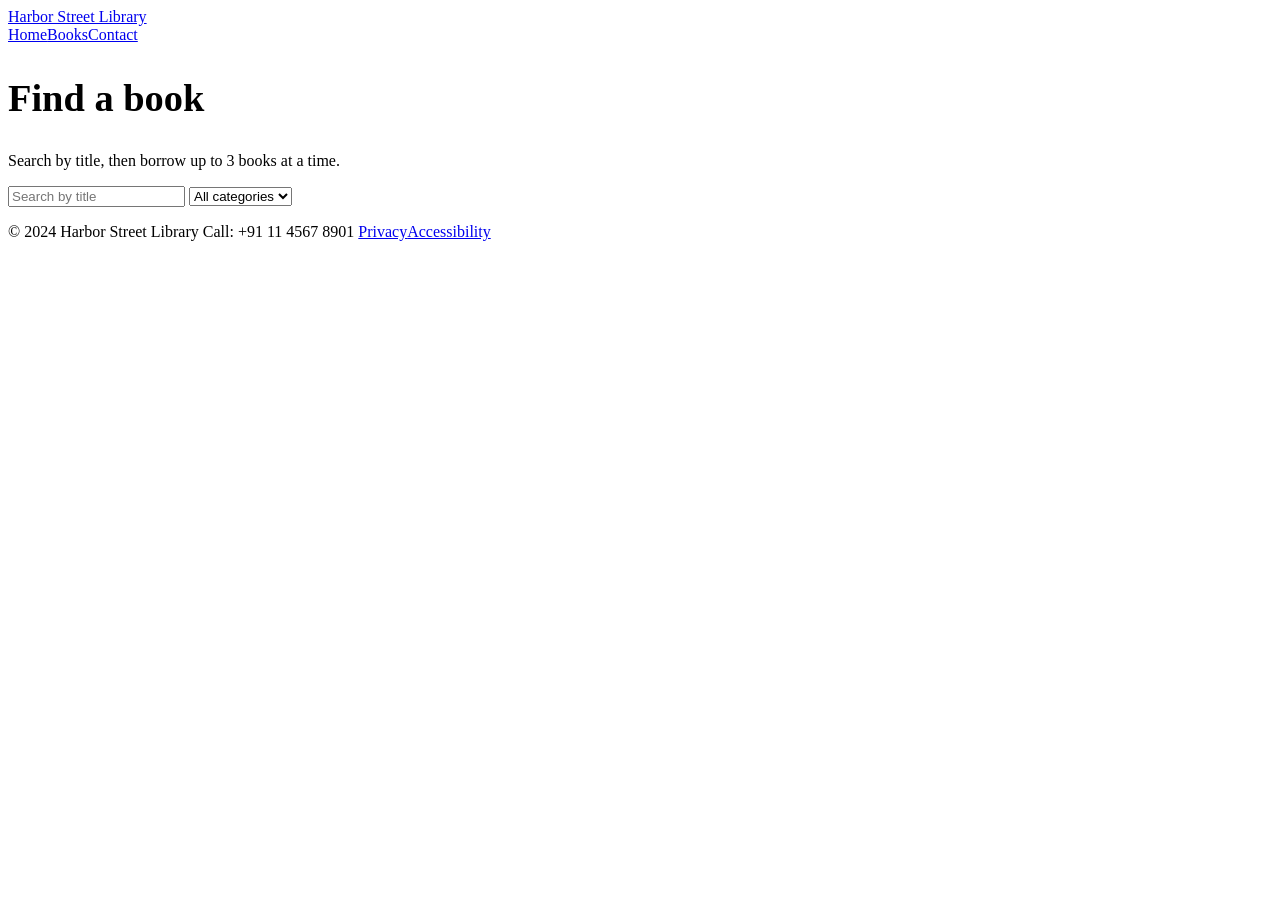
==== books.html @ 00ec4067 "Add initial HTML structure for books page" ====
<!DOCTYPE html>
<html lang="en"><head><title>Books – Harbor Street Library</title><meta charset="UTF-8"><meta name="viewport" content="width=device-width, initial-scale=1"><link rel="preconnect" href="https://fonts.googleapis.com"><link href="https://fonts.googleapis.com/css2?family=Bricolage+Grotesque:wght@600;700&family=DM+Sans:wght@400;500;600&display=swap" rel="stylesheet"><link rel="stylesheet" href="style.css"></head>
<body>
<header class="site-header"><div class="wrap">
  <a class="logo" href="index.html">Harbor Street Library</a>
  <nav><a href="index.html">Home</a><a class="active" href="books.html">Books</a><a href="contact.html">Contact</a></nav>
</div></header>

<main><section><div class="wrap">
  <h1 style="font-size:2.4rem">Find a book</h1>
  <p class="muted">Search by title, then borrow up to 3 books at a time.</p>
  <div class="toolbar">
    <input id="search" type="search" placeholder="Search by title">
    <select id="category">
      <option value="all">All categories</option>
      <option value="fiction">Fiction</option>
      <option value="science">Science</option>
      <option value="history">History</option>
      <option value="sci-fi">Sci-Fi</option>
    </select>
  </div>
  <p class="muted" id="result-count" style="margin-bottom:14px"></p>
  <div class="grid" id="book-grid"></div>
  <p id="borrow-msg" class="success" hidden></p>
</div></section></main>

<footer><div class="wrap">
  <span>© 2024 Harbor Street Library</span>
  <span>Call: +91 11 4567 8901 <a href="index.html">Privacy</a><a href="contact.html">Accessibility</a></span>
</div></footer>
<script src="script.js"></script>
</body></html>
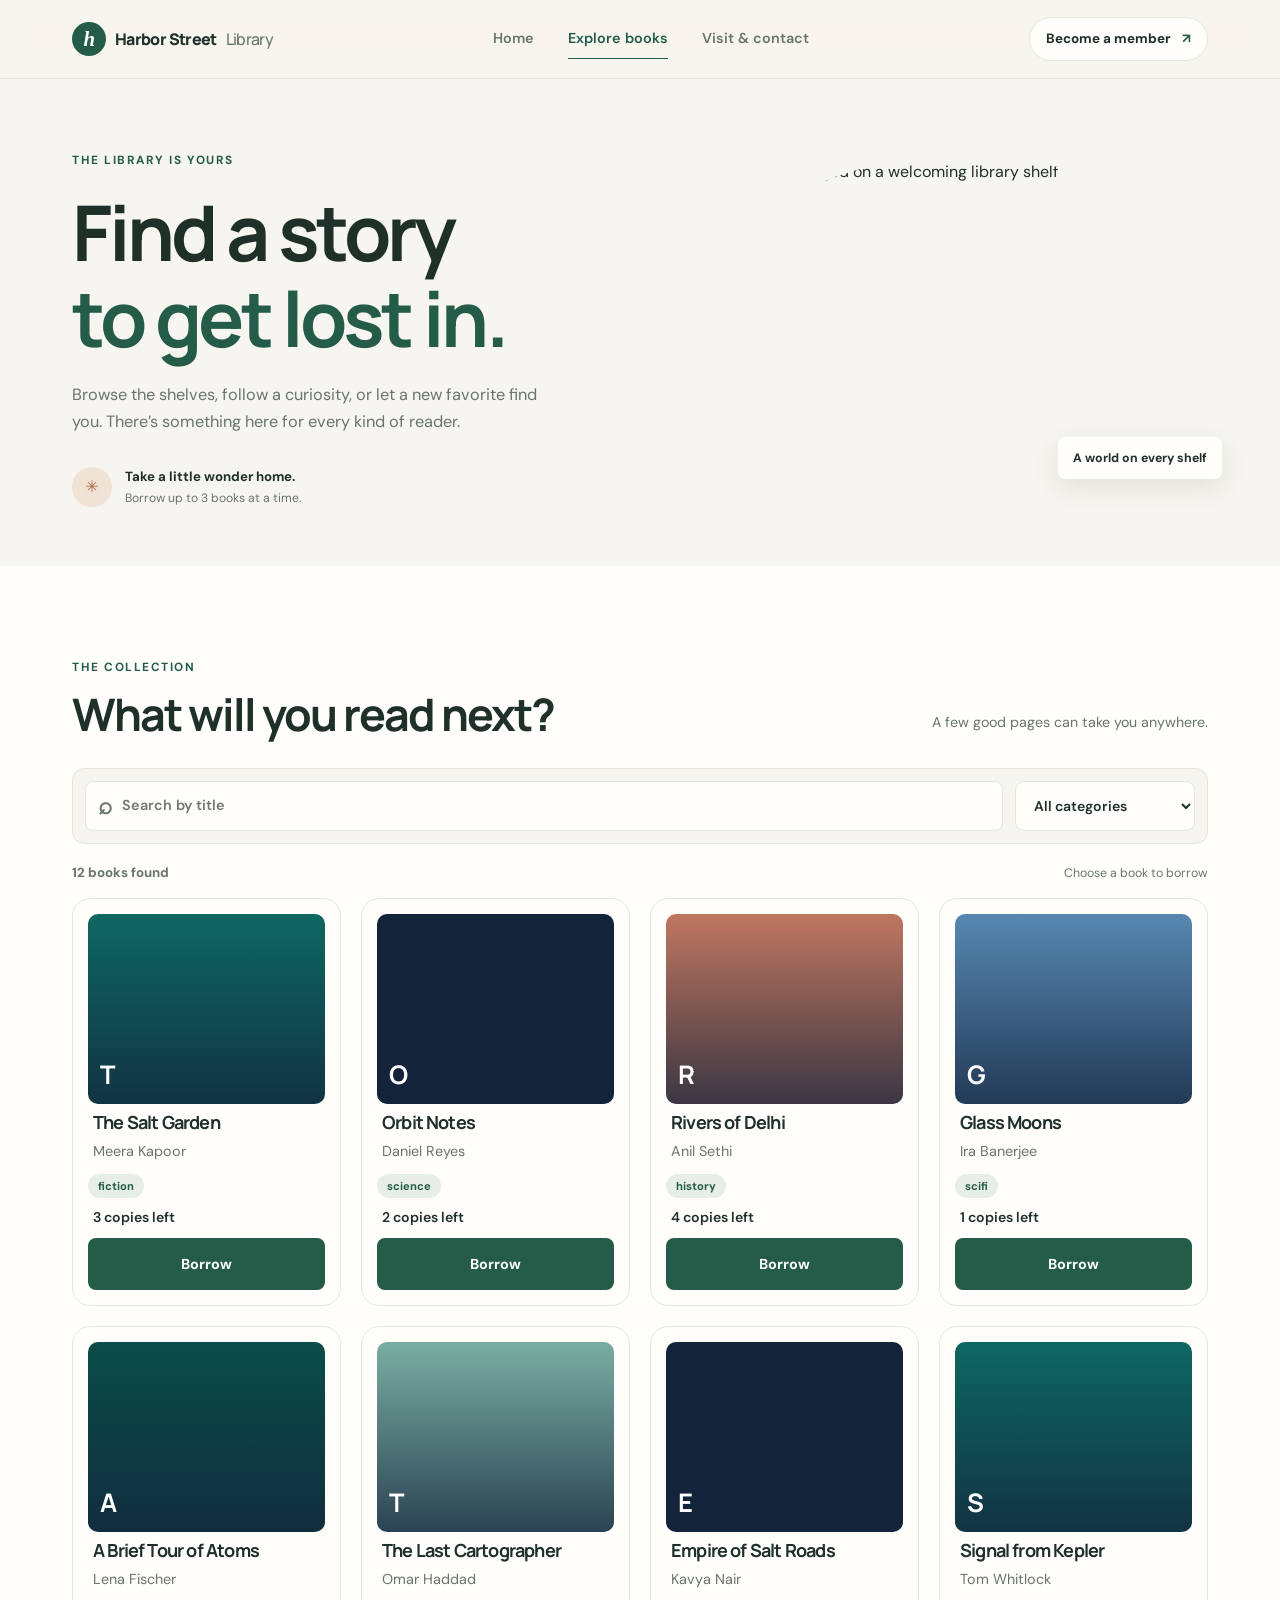
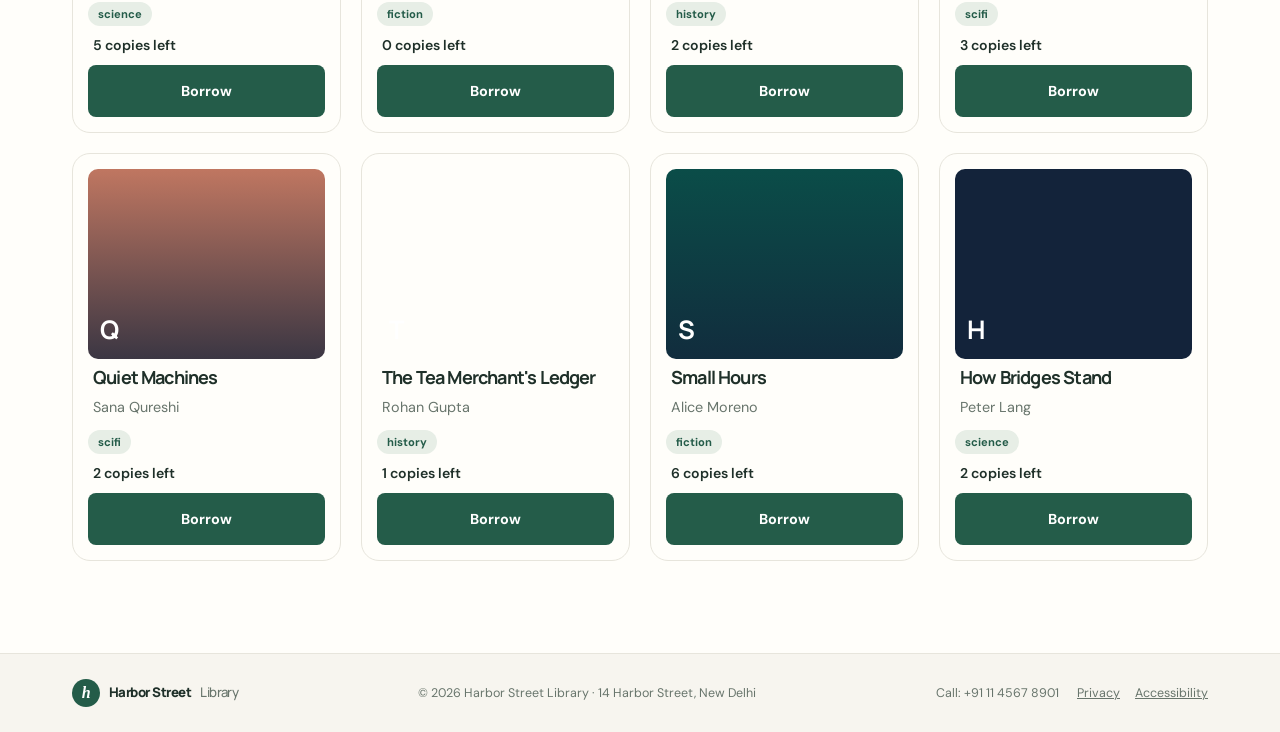
==== commit 317e7821: "New Updates" ====
--- a/books.html
+++ b/books.html
@@ -1,32 +1,74 @@
 <!DOCTYPE html>
-<html lang="en"><head><title>Books – Harbor Street Library</title><meta charset="UTF-8"><meta name="viewport" content="width=device-width, initial-scale=1"><link rel="preconnect" href="https://fonts.googleapis.com"><link href="https://fonts.googleapis.com/css2?family=Bricolage+Grotesque:wght@600;700&family=DM+Sans:wght@400;500;600&display=swap" rel="stylesheet"><link rel="stylesheet" href="style.css"></head>
+<html lang="en">
+<head>
+  <title>Explore books – Harbor Street Library</title>
+  <meta charset="UTF-8">
+  <meta name="viewport" content="width=device-width, initial-scale=1">
+  <meta name="description" content="Browse the Harbor Street Library collection and find your next favorite book.">
+  <link rel="preconnect" href="https://fonts.googleapis.com">
+  <link rel="preconnect" href="https://fonts.gstatic.com" crossorigin>
+  <link href="https://fonts.googleapis.com/css2?family=DM+Sans:wght@400;500;600;700&family=Manrope:wght@400;500;600;700;800&display=swap" rel="stylesheet">
+  <link rel="stylesheet" href="style.css">
+</head>
 <body>
-<header class="site-header"><div class="wrap">
-  <a class="logo" href="index.html">Harbor Street Library</a>
-  <nav><a href="index.html">Home</a><a class="active" href="books.html">Books</a><a href="contact.html">Contact</a></nav>
-</div></header>
+<header class="site-header">
+  <div class="wrap">
+    <a class="logo" href="index.html"><span class="logo-mark" aria-hidden="true">h</span>Harbor Street <span>Library</span></a>
+    <nav aria-label="Main navigation">
+      <a href="index.html">Home</a>
+      <a class="active" href="books.html">Explore books</a>
+      <a href="contact.html">Visit &amp; contact</a>
+    </nav>
+    <a class="header-cta" href="contact.html">Become a member <span aria-hidden="true">↗</span></a>
+  </div>
+</header>
 
-<main><section><div class="wrap">
-  <h1 style="font-size:2.4rem">Find a book</h1>
-  <p class="muted">Search by title, then borrow up to 3 books at a time.</p>
-  <div class="toolbar">
-    <input id="search" type="search" placeholder="Search by title">
-    <select id="category">
-      <option value="all">All categories</option>
-      <option value="fiction">Fiction</option>
-      <option value="science">Science</option>
-      <option value="history">History</option>
-      <option value="sci-fi">Sci-Fi</option>
-    </select>
-  </div>
-  <p class="muted" id="result-count" style="margin-bottom:14px"></p>
-  <div class="grid" id="book-grid"></div>
-  <p id="borrow-msg" class="success" hidden></p>
-</div></section></main>
+<main class="catalogue-page">
+  <section class="catalogue-hero">
+    <div class="wrap catalogue-hero-layout">
+      <div>
+        <p class="eyebrow">The library is yours</p>
+        <h1>Find a story <em>to get lost in.</em></h1>
+        <p class="catalogue-intro">Browse the shelves, follow a curiosity, or let a new favorite find you. There’s something here for every kind of reader.</p>
+        <div class="catalogue-note"><span class="catalogue-note-icon" aria-hidden="true">✳</span><span><strong>Take a little wonder home.</strong><small>Borrow up to 3 books at a time.</small></span></div>
+      </div>
+      <div class="catalogue-image-wrap">
+        <img src="https://images.unsplash.com/photo-1524995997946-a1c2e315a42f?auto=format&amp;fit=crop&amp;w=1000&amp;q=85" alt="Books arranged on a welcoming library shelf">
+        <span class="catalogue-image-label">A world on every shelf</span>
+      </div>
+    </div>
+  </section>
+
+  <section class="catalogue-section">
+    <div class="wrap">
+      <div class="catalogue-heading">
+        <div><p class="eyebrow">The collection</p><h2>What will you read next?</h2></div>
+        <p class="catalogue-heading-note">A few good pages can take you anywhere.</p>
+      </div>
+      <div class="toolbar catalogue-toolbar">
+        <label class="search-field"><span aria-hidden="true">⌕</span><input id="search" type="search" placeholder="Search by title" aria-label="Search books by title"></label>
+        <label class="category-field"><span class="sr-only">Filter by category</span>
+          <select id="category">
+            <option value="all">All categories</option>
+            <option value="fiction">Fiction</option>
+            <option value="science">Science</option>
+            <option value="history">History</option>
+            <option value="scifi">Sci-Fi</option>
+          </select>
+        </label>
+      </div>
+      <div class="results-heading"><p class="muted" id="result-count" aria-live="polite"></p><span>Choose a book to borrow</span></div>
+      <div class="grid" id="book-grid"></div>
+      <p id="borrow-msg" class="success borrow-message" role="status" hidden></p>
+    </div>
+  </section>
+</main>
 
 <footer><div class="wrap">
-  <span>© 2024 Harbor Street Library</span>
+  <a class="logo footer-logo" href="index.html"><span class="logo-mark" aria-hidden="true">h</span>Harbor Street <span>Library</span></a>
+  <span>© 2026 Harbor Street Library · 14 Harbor Street, New Delhi</span>
   <span>Call: +91 11 4567 8901 <a href="index.html">Privacy</a><a href="contact.html">Accessibility</a></span>
 </div></footer>
 <script src="script.js"></script>
-</body></html>
+</body>
+</html>
--- a/style.css
+++ b/style.css
@@ -0,0 +1,291 @@
+:root {
+  --paper: #f7f5ef;
+  --ink: #1f3029;
+  --muted: #68756c;
+  --green: #245c49;
+  --green-dark: #193f33;
+  --green-soft: #e7eee6;
+  --orange: #e19a6c;
+  --card: #fffefa;
+  --line: #e7e5dc;
+  --r: 18px;
+}
+
+* { box-sizing: border-box; margin: 0; padding: 0; }
+html { scroll-behavior: smooth; }
+body { background: var(--paper); color: var(--ink); font-family: "DM Sans", system-ui, sans-serif; line-height: 1.65; }
+h1, h2, h3 { font-family: "Manrope", "DM Sans", sans-serif; font-weight: 700; line-height: 1.13; letter-spacing: -.045em; }
+h1 { font-size: clamp(3.2rem, 7vw, 6.1rem); max-width: 9ch; }
+h1 em, h2 em { color: var(--green); font-style: normal; }
+h2 { font-size: clamp(2rem, 4vw, 3.2rem); }
+h3 { font-size: 1.2rem; }
+a { color: inherit; }
+.wrap { max-width: 1200px; margin: 0 auto; padding: 0 32px; }
+section { padding: 92px 0; }
+
+/* Header */
+.site-header { background: rgba(247,245,239,.94); border-bottom: 1px solid rgba(31,48,41,.08); position: sticky; top: 0; z-index: 5; backdrop-filter: blur(14px); }
+.site-header .wrap { display: flex; align-items: center; justify-content: space-between; min-height: 78px; gap: 28px; }
+.logo { display: inline-flex; align-items: center; gap: 9px; font-family: "Manrope", sans-serif; font-size: 1rem; font-weight: 800; letter-spacing: -.04em; text-decoration: none; white-space: nowrap; }
+.logo > span:last-child { color: var(--muted); font-weight: 500; }
+.logo-mark { display: grid; width: 34px; height: 34px; place-items: center; border-radius: 50%; background: var(--green); color: white; font-family: Georgia, serif; font-size: 1.3rem; font-style: italic; }
+nav { display: flex; align-items: center; gap: 34px; white-space: nowrap; }
+nav a { padding: 8px 0; border-bottom: 1px solid transparent; color: var(--muted); font-size: .9rem; font-weight: 600; text-decoration: none; transition: color .18s, border-color .18s; }
+nav a:hover, nav a.active { border-color: var(--green); color: var(--green); }
+.header-cta { padding: 10px 16px; border: 1px solid var(--line); border-radius: 999px; background: var(--card); font-size: .84rem; font-weight: 700; text-decoration: none; transition: background .18s, color .18s; }
+.header-cta span { margin-left: 8px; color: var(--green); }
+.header-cta:hover { background: var(--green); color: white; }
+.header-cta:hover span { color: white; }
+
+/* Shared buttons and links */
+.btn { display: inline-flex; align-items: center; justify-content: center; gap: 22px; min-height: 52px; padding: 13px 20px; border: 0; border-radius: 8px; background: var(--green); color: #fff; font: 700 .94rem "DM Sans", sans-serif; text-decoration: none; cursor: pointer; transition: background .18s, transform .18s; }
+.btn:hover { transform: translateY(-2px); background: var(--green-dark); }
+.btn:focus-visible, a:focus-visible, button:focus-visible { outline: 3px solid var(--orange); outline-offset: 3px; }
+.btn-ghost { border: 1px solid var(--ink); background: transparent; color: var(--ink); }
+.btn-ghost:hover { background: var(--ink); color: #fff; }
+.btn-sm { width: 100%; padding: 9px 14px; font-size: .9rem; }
+.text-link { display: inline-flex; align-items: center; gap: 12px; color: var(--green); font-size: .91rem; font-weight: 700; text-decoration: none; }
+.text-link span, .feature-card a span { transition: transform .18s; }
+.text-link:hover span, .feature-card a:hover span { transform: translateX(4px); }
+.eyebrow { color: var(--green); font-size: .74rem; font-weight: 700; letter-spacing: .13em; text-transform: uppercase; }
+
+/* Home hero */
+.hero { position: relative; overflow: hidden; padding: 70px 0 24px; }
+.hero::before { position: absolute; top: 50px; right: -120px; width: 330px; height: 330px; border: 1px solid rgba(36,92,73,.1); border-radius: 50%; content: ""; pointer-events: none; }
+.hero-layout { display: grid; grid-template-columns: .88fr 1.12fr; align-items: center; gap: 8%; }
+.hero-copy { position: relative; z-index: 1; padding: 16px 0 28px; }
+.hero-copy .eyebrow { display: flex; align-items: center; gap: 10px; margin-bottom: 22px; }
+.eyebrow-dot, .open-dot { width: 8px; height: 8px; border-radius: 50%; background: var(--orange); }
+.hero-description { max-width: 42ch; margin: 23px 0 28px; color: var(--muted); font-size: 1.07rem; }
+.hero-actions { display: flex; align-items: center; gap: 25px; flex-wrap: wrap; }
+.hero-note { display: flex; align-items: center; gap: 14px; margin-top: 40px; }
+.reader-avatars { display: flex; padding-left: 3px; }
+.reader-avatars span { display: grid; width: 33px; height: 33px; place-items: center; margin-left: -4px; border: 2px solid var(--paper); border-radius: 50%; background: #d3a88b; color: white; font-size: .68rem; font-weight: 700; }
+.reader-avatars span:nth-child(2) { background: #819889; }
+.reader-avatars span:nth-child(3) { background: #bb8171; }
+.hero-note p { color: var(--muted); font-size: .77rem; line-height: 1.45; }
+.hero-note strong { color: var(--ink); font-size: .82rem; }
+.hero-visual { position: relative; min-width: 0; }
+.hero-img { display: block; width: 100%; height: clamp(370px, 42vw, 530px); border-radius: 46% 46% 8px 8px; object-fit: cover; background: var(--line); }
+.image-caption { position: absolute; right: -24px; bottom: 30px; display: flex; align-items: center; gap: 12px; padding: 14px 18px; border: 1px solid rgba(31,48,41,.06); border-radius: 9px; background: var(--card); box-shadow: 0 12px 40px rgba(31,48,41,.1); }
+.caption-icon { display: grid; width: 36px; height: 36px; place-items: center; border-radius: 50%; background: var(--green-soft); color: var(--green); font-size: 1.15rem; }
+.image-caption strong, .image-caption small { display: block; }
+.image-caption strong { font-size: .8rem; }
+.image-caption small { color: var(--muted); font-size: .7rem; }
+.image-index { position: absolute; top: 18px; right: 18px; color: white; font-size: .72rem; font-weight: 700; letter-spacing: .1em; text-shadow: 0 1px 5px #222; }
+.hero-foot { display: flex; justify-content: space-between; margin-top: 54px; padding-top: 17px; border-top: 1px solid var(--line); color: var(--muted); font-size: .76rem; letter-spacing: .02em; }
+.hero-foot > span:last-child { display: inline-flex; align-items: center; gap: 8px; }
+.hero-foot .open-dot { width: 7px; height: 7px; background: #76a67e; }
+
+/* Intro features */
+.welcome-section { background: #f0eee6; }
+.section-heading { display: flex; align-items: end; justify-content: space-between; gap: 36px; margin-bottom: 42px; }
+.section-heading .eyebrow { margin-bottom: 14px; }
+.section-intro { max-width: 39ch; padding-bottom: 5px; color: var(--muted); font-size: .96rem; }
+.feature-grid { display: grid; grid-template-columns: repeat(3, 1fr); gap: 16px; }
+.feature-card { position: relative; min-height: 270px; padding: 29px; overflow: hidden; border-radius: var(--r); }
+.feature-card-green { background: #dce8df; }
+.feature-card-peach { background: #f1e2d4; }
+.feature-card-lilac { background: #e7e5ec; }
+.feature-number { color: rgba(31,48,41,.55); font-size: .72rem; font-weight: 700; letter-spacing: .12em; }
+.feature-icon { position: absolute; top: 20px; right: 24px; color: var(--green); font-size: 1.35rem; }
+.feature-card h3 { max-width: 13ch; margin: 50px 0 11px; font-size: 1.42rem; }
+.feature-card p { max-width: 34ch; color: #56645a; font-size: .86rem; }
+.feature-card a { display: inline-flex; align-items: center; gap: 10px; margin-top: 20px; color: var(--green); font-size: .81rem; font-weight: 700; text-decoration: none; }
+
+/* Hours and events */
+.community-section { background: var(--card); }
+.two { display: grid; grid-template-columns: .88fr 1.12fr; gap: 10%; }
+.hours-panel h2 { margin: 15px 0; }
+.panel-intro { max-width: 34ch; margin-bottom: 24px; color: var(--muted); font-size: .91rem; }
+.hours { margin-bottom: 21px; padding: 8px 18px; border: 1px solid var(--line); border-radius: 11px; background: var(--paper); list-style: none; }
+.hours li { display: flex; justify-content: space-between; gap: 12px; padding: 11px 0; border-bottom: 1px solid var(--line); font-size: .82rem; }
+.hours li:last-child { border: 0; }
+.hours li span:last-child { color: var(--muted); text-align: right; }
+.events-heading { display: flex; align-items: start; justify-content: space-between; gap: 20px; }
+.events-heading .eyebrow { margin-bottom: 12px; }
+.events-heading h2 { max-width: 14ch; font-size: clamp(1.7rem, 3vw, 2.45rem); }
+.events-spark { color: var(--orange); font-size: 2.1rem; }
+.events { margin: 14px 0 23px; list-style: none; }
+.events li { display: grid; grid-template-columns: 48px 1fr auto; align-items: center; gap: 15px; padding: 17px 0; border-bottom: 1px solid var(--line); }
+.event-date { display: flex; width: 44px; height: 48px; flex-direction: column; align-items: center; justify-content: center; border-radius: 7px; background: var(--green-soft); color: var(--green); line-height: 1.15; }
+.event-date strong { font-size: .83rem; }
+.event-date small { font-size: .66rem; text-transform: uppercase; }
+.events li > span:nth-child(2) > strong { display: block; font-size: .89rem; }
+.events .when { display: block; margin-top: 3px; color: var(--muted); font-size: .76rem; }
+.event-arrow { color: var(--green); font-size: .92rem; }
+
+/* Book cards and catalogue */
+.arrivals-section { background: var(--paper); }
+.arrivals-heading { align-items: end; }
+.arrivals-heading .text-link { margin-bottom: 7px; }
+.grid { display: grid; grid-template-columns: repeat(auto-fill, minmax(210px, 1fr)); gap: 20px; }
+.card { display: flex; flex-direction: column; gap: 8px; padding: 13px; border: 1px solid var(--line); border-radius: var(--r); background: var(--card); transition: transform .2s, box-shadow .2s; }
+.card:hover { transform: translateY(-4px); box-shadow: 0 14px 32px rgba(31,48,41,.08); }
+.card img { display: block; width: 100%; height: 190px; border-radius: 11px; object-fit: cover; }
+.card h3 { padding: 0 5px; font-size: 1.13rem; }
+.muted { color: var(--muted); font-size: .9rem; }
+.card > .muted, .card > .copies { padding: 0 5px; }
+.book-meta { display: flex; align-items: center; justify-content: space-between; padding: 4px 5px 0; }
+.cover { display: flex; height: 150px; align-items: flex-end; padding: 12px; border-radius: 10px; color: #fff; font: 700 1.6rem "Manrope", sans-serif; }
+.tag { align-self: flex-start; padding: 3px 10px; border-radius: 99px; background: var(--green-soft); color: var(--green); font-size: .7rem; font-weight: 700; }
+.book-mark { color: var(--green); }
+.copies { font-size: .88rem; font-weight: 600; }
+
+/* Books toolbar */
+.toolbar { display: flex; flex-wrap: wrap; gap: 12px; margin: 24px 0 28px; }
+input, select, textarea { padding: 11px 14px; border: 1px solid #d8d9d0; border-radius: 9px; background: var(--card); color: var(--ink); font: inherit; }
+input:focus, select:focus, textarea:focus { outline: 3px solid var(--orange); outline-offset: 2px; }
+#search { min-width: 200px; flex: 1; }
+
+/* Contact form and feedback */
+form { display: grid; gap: 16px; padding: 28px; border: 1px solid var(--line); border-radius: var(--r); background: var(--card); }
+label { display: grid; gap: 6px; font-weight: 600; }
+.error { min-height: 1.2em; color: #a33e32; font-size: .9rem; }
+.success { margin-top: 16px; padding: 14px 18px; border-radius: 10px; background: var(--green-soft); color: var(--green-dark); }
+
+/* Footer */
+footer { padding: 25px 0; border-top: 1px solid var(--line); color: var(--muted); font-size: .78rem; }
+footer .wrap { display: flex; align-items: center; justify-content: space-between; flex-wrap: wrap; gap: 16px; }
+footer .logo { color: var(--ink); font-size: .83rem; }
+footer .logo-mark { width: 28px; height: 28px; font-size: 1rem; }
+footer a:not(.logo) { margin-left: 15px; }
+
+@media (max-width: 900px) {
+  .site-header .wrap { gap: 18px; }
+  nav { gap: 18px; }
+  .header-cta { display: none; }
+  .hero-layout { grid-template-columns: 1fr 1fr; gap: 5%; }
+  .two { gap: 6%; }
+  .feature-card { padding: 23px; }
+}
+@media (max-width: 700px) {
+  .wrap { padding: 0 22px; }
+  section { padding: 68px 0; }
+  .site-header .wrap { min-height: 68px; flex-wrap: wrap; justify-content: space-between; gap: 0 16px; padding-top: 10px; padding-bottom: 8px; }
+  .logo { font-size: .9rem; }
+  .logo-mark { width: 30px; height: 30px; }
+  nav { order: 2; width: 100%; justify-content: space-between; gap: 12px; }
+  nav a { padding: 5px 0; font-size: .78rem; }
+  .hero { padding-top: 42px; }
+  .hero-layout, .two { grid-template-columns: 1fr; }
+  .hero-copy { padding: 5px 0 30px; }
+  h1 { font-size: clamp(3.1rem, 15vw, 5rem); }
+  .hero-description { font-size: 1rem; }
+  .hero-note { margin-top: 27px; }
+  .hero-img { height: min(112vw, 430px); border-radius: 43% 43% 8px 8px; }
+  .image-caption { right: 10px; bottom: 20px; }
+  .hero-foot { margin-top: 34px; font-size: .69rem; }
+  .section-heading { align-items: start; flex-direction: column; gap: 17px; margin-bottom: 30px; }
+  .feature-grid { grid-template-columns: 1fr; gap: 12px; }
+  .feature-card { min-height: 235px; }
+  .feature-card h3 { margin-top: 36px; }
+  .two { gap: 52px; }
+  .events-heading h2 { max-width: 18ch; }
+  .arrivals-heading { flex-direction: row; align-items: end; }
+  .arrivals-heading .text-link { flex-shrink: 0; font-size: .8rem; }
+  .grid { grid-template-columns: repeat(auto-fit, minmax(155px, 1fr)); gap: 12px; }
+  .card { padding: 10px; }
+  .card img { height: 155px; }
+  .card h3 { font-size: 1rem; }
+  form { padding: 20px; }
+  footer .wrap { align-items: flex-start; flex-direction: column; gap: 12px; }
+}
+@media (max-width: 380px) {
+  .wrap { padding: 0 17px; }
+  .logo { font-size: .82rem; }
+  nav { gap: 8px; }
+  nav a { font-size: .73rem; }
+  .hero-foot { align-items: flex-start; flex-direction: column; gap: 6px; }
+  .hero-actions { align-items: flex-start; flex-direction: column; gap: 16px; }
+  .arrivals-heading { flex-direction: column; }
+}
+
+/* Catalogue page */
+.catalogue-page h1, .contact-page h1 { max-width: 11ch; font-size: clamp(3rem, 6vw, 5rem); }
+.catalogue-page h1 em, .contact-page h1 em { display: block; }
+.catalogue-hero { padding: 72px 0 58px; }
+.catalogue-hero-layout { display: grid; grid-template-columns: 1fr .9fr; align-items: center; gap: 9%; }
+.catalogue-hero .eyebrow, .contact-hero .eyebrow { margin-bottom: 18px; }
+.catalogue-intro { max-width: 43ch; margin-top: 20px; color: var(--muted); font-size: 1.02rem; }
+.catalogue-note { display: flex; align-items: center; gap: 13px; margin-top: 30px; }
+.catalogue-note-icon { display: grid; width: 40px; height: 40px; place-items: center; border-radius: 50%; background: #f0e2d4; color: #a96842; }
+.catalogue-note strong, .catalogue-note small { display: block; }
+.catalogue-note strong { font-size: .83rem; }
+.catalogue-note small { color: var(--muted); font-size: .76rem; }
+.catalogue-image-wrap { position: relative; }
+.catalogue-image-wrap img { display: block; width: 100%; height: 340px; border-radius: 45% 45% 10px 10px; object-fit: cover; }
+.catalogue-image-label { position: absolute; right: -14px; bottom: 20px; padding: 11px 15px; border-radius: 7px; background: var(--card); box-shadow: 0 8px 26px rgba(31,48,41,.1); font-size: .77rem; font-weight: 700; }
+.catalogue-section { background: var(--card); }
+.catalogue-heading { display: flex; align-items: end; justify-content: space-between; gap: 24px; }
+.catalogue-heading .eyebrow { margin-bottom: 12px; }
+.catalogue-heading h2 { font-size: clamp(1.9rem, 3.5vw, 2.8rem); }
+.catalogue-heading-note { max-width: 30ch; padding-bottom: 5px; color: var(--muted); font-size: .89rem; }
+.catalogue-toolbar { margin: 28px 0 18px; padding: 12px; border: 1px solid var(--line); border-radius: 12px; background: var(--paper); }
+.search-field { display: flex; min-width: 180px; flex: 1; align-items: center; gap: 10px; padding: 0 12px; border: 1px solid var(--line); border-radius: 8px; background: var(--card); color: var(--muted); font-size: 1.5rem; }
+.search-field input { width: 100%; min-width: 0; padding: 12px 0; border: 0; outline: 0; background: transparent; font-size: .9rem; }
+.search-field input:focus { outline: 0; }
+.search-field:focus-within { outline: 3px solid var(--orange); outline-offset: 2px; }
+.category-field { display: block; }
+.category-field select { height: 100%; min-width: 180px; border-color: var(--line); font-size: .88rem; }
+.sr-only { position: absolute; width: 1px; height: 1px; padding: 0; overflow: hidden; clip: rect(0,0,0,0); white-space: nowrap; clip-path: inset(50%); }
+.results-heading { display: flex; align-items: center; justify-content: space-between; gap: 12px; margin: 0 0 14px; }
+.results-heading #result-count { margin: 0; font-size: .83rem; font-weight: 700; }
+.results-heading > span { color: var(--muted); font-size: .77rem; }
+.catalogue-section .grid { grid-template-columns: repeat(auto-fill, minmax(220px, 1fr)); }
+.catalogue-section .card { padding: 15px; }
+.catalogue-section .cover { height: 190px; }
+.catalogue-section .tag { margin-top: 2px; }
+.borrow-message { position: sticky; bottom: 16px; z-index: 3; box-shadow: 0 8px 24px rgba(31,48,41,.1); }
+
+/* Contact page */
+.contact-hero { padding: 64px 0 38px; }
+.contact-intro { max-width: 55ch; margin-top: 17px; color: var(--muted); font-size: 1rem; }
+.contact-content { padding-top: 22px; background: var(--card); }
+.contact-layout { grid-template-columns: 1fr 1fr; align-items: start; gap: 7%; }
+.visit-card { overflow: hidden; border: 1px solid var(--line); border-radius: var(--r); background: var(--paper); }
+.visit-image { display: block; width: 100%; height: 245px; object-fit: cover; }
+.visit-details { padding: 27px; }
+.visit-details .eyebrow { margin-bottom: 12px; }
+.visit-details h2, .contact-form-panel h2 { font-size: clamp(1.8rem, 3.3vw, 2.6rem); }
+.visit-description, .form-intro { margin-top: 12px; color: var(--muted); font-size: .88rem; }
+.contact-detail { display: flex; align-items: center; gap: 13px; margin-top: 19px; }
+.detail-icon { display: grid; width: 35px; height: 35px; flex: 0 0 35px; place-items: center; border-radius: 50%; background: var(--green-soft); color: var(--green); }
+.contact-detail strong, .contact-detail a { display: block; }
+.contact-detail strong { font-size: .74rem; }
+.contact-detail a { color: var(--muted); font-size: .8rem; text-decoration: none; }
+.contact-detail a:hover { color: var(--green); text-decoration: underline; }
+.visit-hours { display: grid; grid-template-columns: repeat(3, 1fr); gap: 8px; margin-top: 25px; padding-top: 19px; border-top: 1px solid var(--line); }
+.visit-hours div { display: flex; flex-direction: column; gap: 3px; }
+.visit-hours strong { font-size: .72rem; }
+.visit-hours span { color: var(--muted); font-size: .69rem; }
+.contact-form-panel { padding: 10px 0 22px; }
+.contact-form-panel > .eyebrow { margin-bottom: 12px; }
+.contact-form-panel form { margin-top: 24px; }
+.contact-form-panel label { font-size: .82rem; }
+.contact-form-panel input, .contact-form-panel select, .contact-form-panel textarea { width: 100%; font-size: .88rem; }
+.contact-form-panel textarea { resize: vertical; }
+.contact-form-panel .btn { justify-content: space-between; margin-top: 4px; }
+.contact-form-panel .error { margin-top: -14px; }
+.form-success { margin-top: 0; }
+.privacy-note { margin-top: 14px; color: var(--muted); font-size: .73rem; }
+
+@media (max-width: 700px) {
+  .catalogue-hero { padding: 48px 0 40px; }
+  .catalogue-hero-layout { grid-template-columns: 1fr; gap: 32px; }
+  .catalogue-page h1, .contact-page h1 { font-size: clamp(3rem, 14vw, 4.5rem); }
+  .catalogue-image-wrap { max-width: 500px; }
+  .catalogue-image-wrap img { height: min(72vw, 320px); }
+  .catalogue-heading { align-items: start; flex-direction: column; gap: 8px; }
+  .catalogue-toolbar { padding: 9px; }
+  .search-field { min-height: 47px; }
+  .category-field { width: 100%; }
+  .category-field select { width: 100%; min-height: 46px; }
+  .catalogue-section .grid { grid-template-columns: repeat(auto-fit, minmax(155px, 1fr)); }
+  .catalogue-section .cover { height: 155px; }
+  .contact-hero { padding: 46px 0 22px; }
+  .contact-layout { grid-template-columns: 1fr; gap: 40px; }
+  .visit-image { height: min(65vw, 270px); }
+  .visit-details { padding: 22px; }
+  .contact-form-panel { padding: 0 0 8px; }
+}
